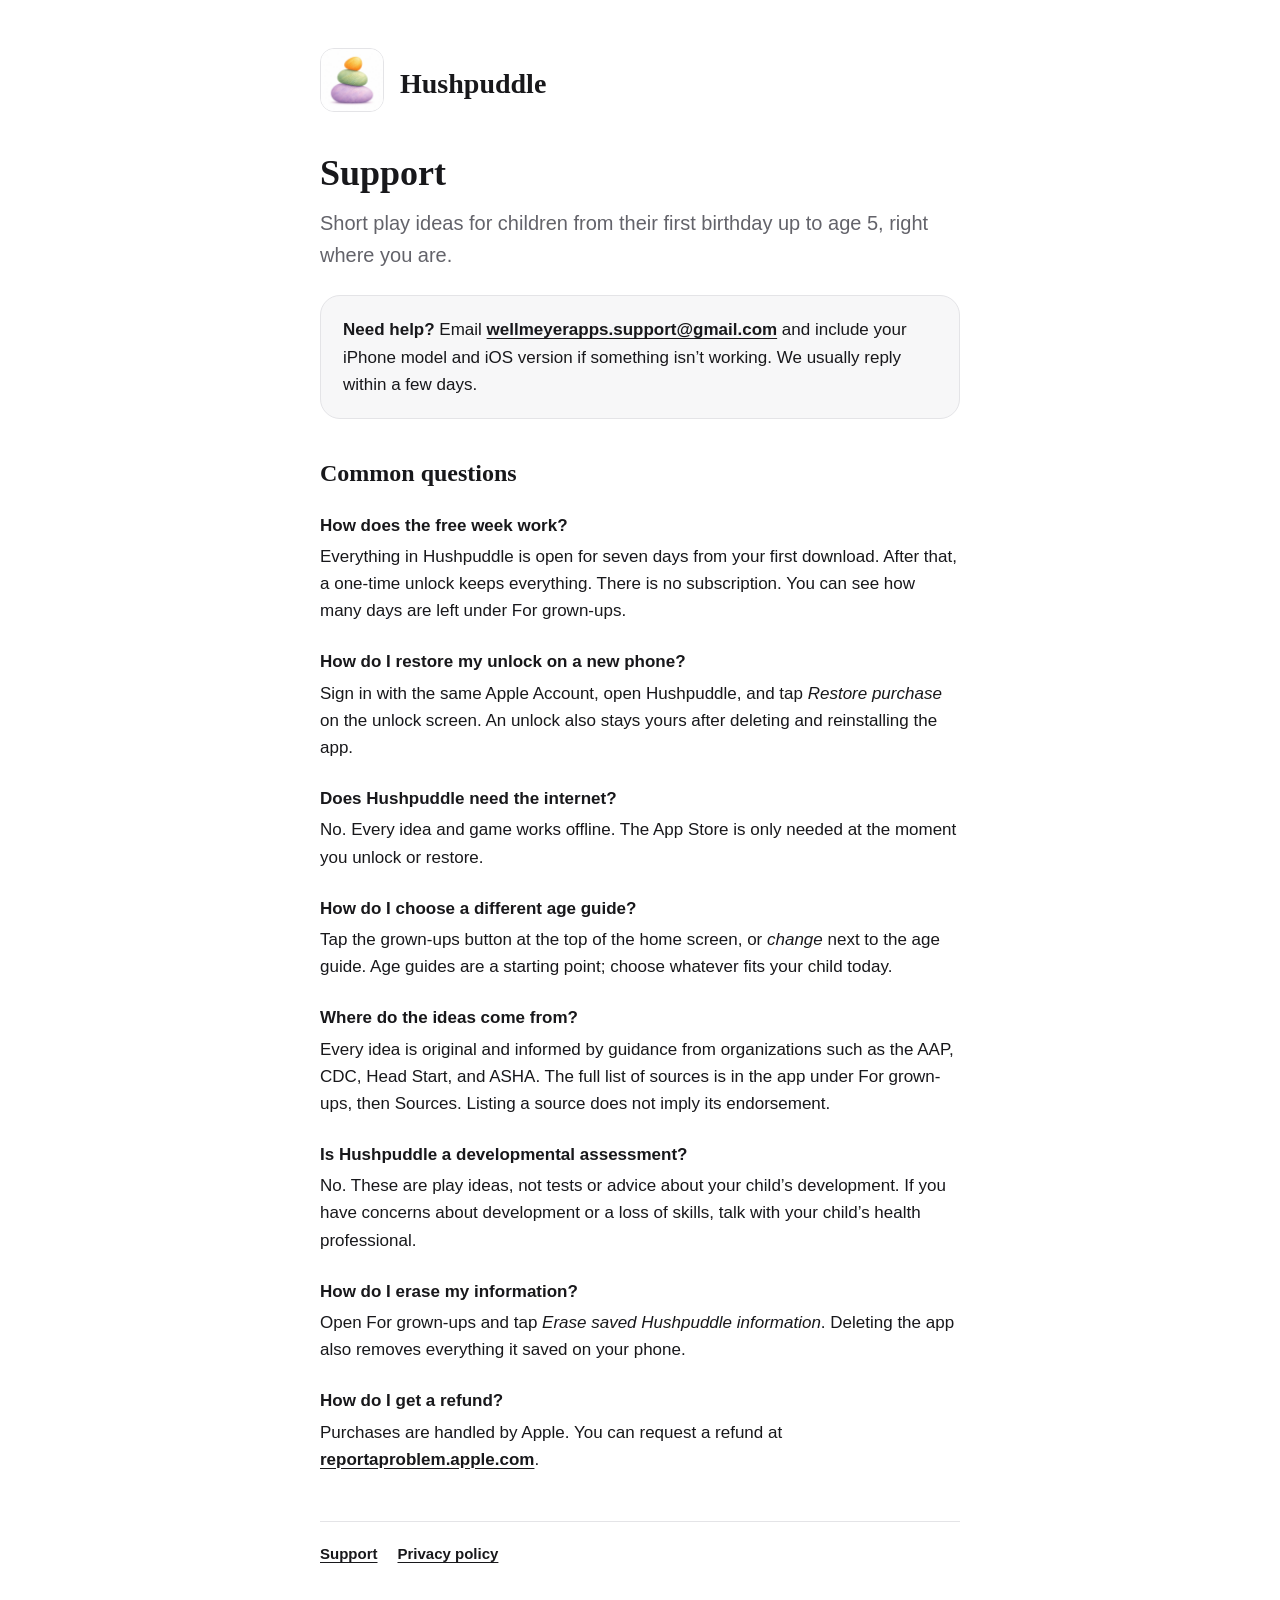
==== index.html @ 00f2f8f5 "Support page and privacy policy" ====
<!doctype html>
<html lang="en">
<head>
  <meta charset="utf-8">
  <meta name="viewport" content="width=device-width, initial-scale=1">
  <title>Hushpuddle Support</title>
  <meta name="description" content="Help with Hushpuddle, short play ideas for children from their first birthday up to age 5.">
  <link rel="icon" href="favicon.png">
  <link rel="apple-touch-icon" href="icon.png">
  <link rel="stylesheet" href="style.css">
</head>
<body>
<main>
  <header>
    <a href="./"><img src="icon.png" alt=""></a>
    <a class="wordmark" href="./">Hushpuddle</a>
  </header>

  <h1>Support</h1>
  <p class="lead">Short play ideas for children from their first birthday up to age 5, right where you are.</p>

  <div class="card">
    <p><strong>Need help?</strong> Email <a href="mailto:wellmeyerapps.support@gmail.com">wellmeyerapps.support@gmail.com</a> and include your iPhone model and iOS version if something isn’t working. We usually reply within a few days.</p>
  </div>

  <h2>Common questions</h2>

  <h3>How does the free week work?</h3>
  <p>Everything in Hushpuddle is open for seven days from your first download. After that, a one-time unlock keeps everything. There is no subscription. You can see how many days are left under For grown-ups.</p>

  <h3>How do I restore my unlock on a new phone?</h3>
  <p>Sign in with the same Apple Account, open Hushpuddle, and tap <em>Restore purchase</em> on the unlock screen. An unlock also stays yours after deleting and reinstalling the app.</p>

  <h3>Does Hushpuddle need the internet?</h3>
  <p>No. Every idea and game works offline. The App Store is only needed at the moment you unlock or restore.</p>

  <h3>How do I choose a different age guide?</h3>
  <p>Tap the grown-ups button at the top of the home screen, or <em>change</em> next to the age guide. Age guides are a starting point; choose whatever fits your child today.</p>

  <h3>Where do the ideas come from?</h3>
  <p>Every idea is original and informed by guidance from organizations such as the AAP, CDC, Head Start, and ASHA. The full list of sources is in the app under For grown-ups, then Sources. Listing a source does not imply its endorsement.</p>

  <h3>Is Hushpuddle a developmental assessment?</h3>
  <p>No. These are play ideas, not tests or advice about your child’s development. If you have concerns about development or a loss of skills, talk with your child’s health professional.</p>

  <h3>How do I erase my information?</h3>
  <p>Open For grown-ups and tap <em>Erase saved Hushpuddle information</em>. Deleting the app also removes everything it saved on your phone.</p>

  <h3>How do I get a refund?</h3>
  <p>Purchases are handled by Apple. You can request a refund at <a href="https://reportaproblem.apple.com">reportaproblem.apple.com</a>.</p>

  <nav>
    <a href="./">Support</a>
    <a href="privacy.html">Privacy policy</a>
  </nav>
</main>
</body>
</html>
---- style.css ----
:root {
  --background: #ffffff;
  --surface: #f7f7f8;
  --ink: #18181b;
  --secondary: #63636a;
  --border: #e4e4e7;
  --link: #18181b;
}

@media (prefers-color-scheme: dark) {
  :root {
    --background: #111113;
    --surface: #1c1c1f;
    --ink: #f2f2f3;
    --secondary: #a3a3aa;
    --border: #2e2e33;
    --link: #f2f2f3;
  }
}

* {
  box-sizing: border-box;
}

body {
  margin: 0;
  background: var(--background);
  color: var(--ink);
  font: 17px/1.6 -apple-system, BlinkMacSystemFont, "Segoe UI", Helvetica, Arial, sans-serif;
}

main {
  max-width: 680px;
  margin: 0 auto;
  padding: 48px 20px 64px;
}

header {
  display: flex;
  align-items: center;
  gap: 16px;
  margin-bottom: 32px;
}

header img {
  width: 64px;
  height: 64px;
  border-radius: 14px;
  border: 1px solid var(--border);
}

header a {
  text-decoration: none;
}

h1,
h2,
.wordmark {
  font-family: "New York", ui-serif, Georgia, "Times New Roman", serif;
  font-weight: 600;
  line-height: 1.2;
}

.wordmark {
  font-size: 28px;
  color: var(--ink);
}

h1 {
  font-size: 36px;
  margin: 0 0 12px;
}

h2 {
  font-size: 24px;
  margin: 40px 0 8px;
}

h3 {
  font-size: 17px;
  margin: 24px 0 4px;
}

p,
ul {
  margin: 0 0 12px;
}

.lead {
  font-size: 20px;
  color: var(--secondary);
}

.muted {
  color: var(--secondary);
}

.card {
  background: var(--surface);
  border: 1px solid var(--border);
  border-radius: 20px;
  padding: 20px 22px;
  margin: 24px 0;
}

.card p:last-child {
  margin-bottom: 0;
}

a {
  color: var(--link);
  font-weight: 600;
  text-underline-offset: 3px;
}

nav {
  display: flex;
  flex-wrap: wrap;
  gap: 20px;
  margin-top: 48px;
  padding-top: 20px;
  border-top: 1px solid var(--border);
  font-size: 15px;
}
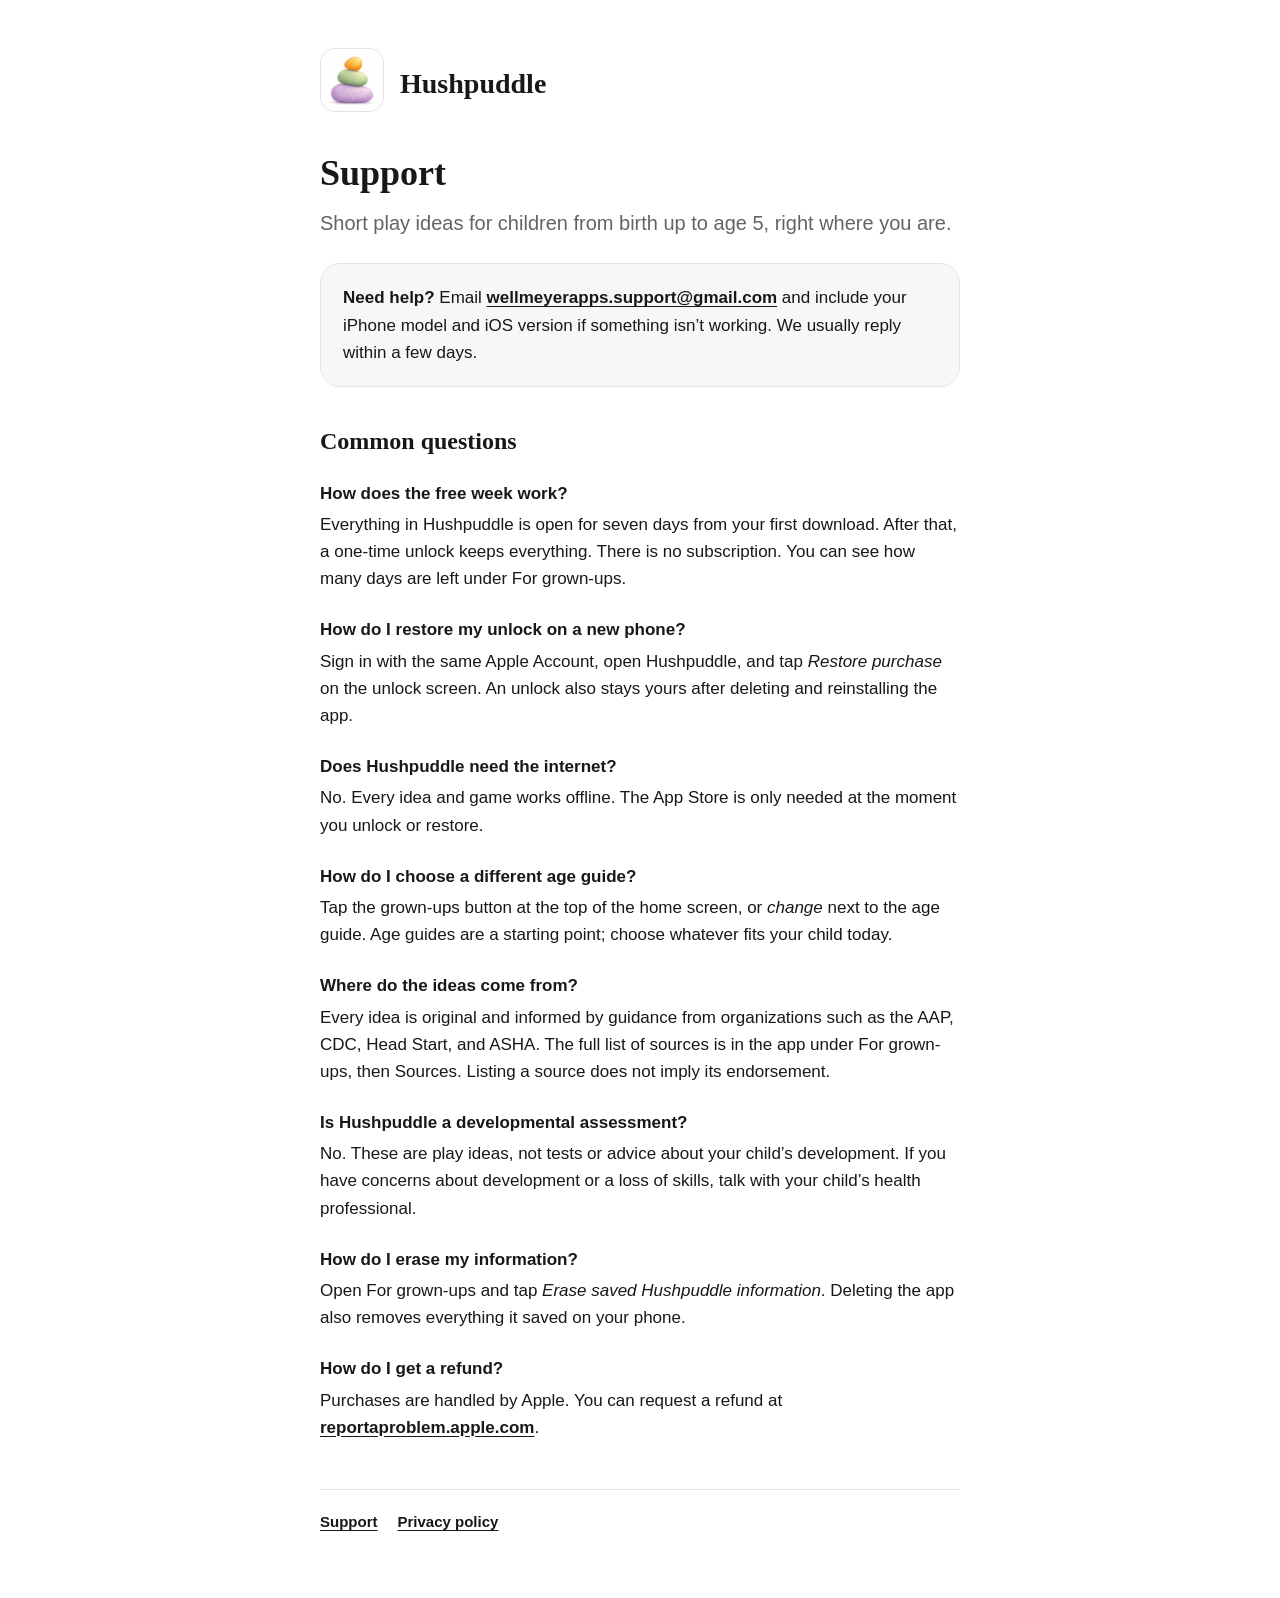
==== commit d7538d08: "Hushpuddle now starts from birth" ====
--- a/index.html
+++ b/index.html
@@ -4,7 +4,7 @@
   <meta charset="utf-8">
   <meta name="viewport" content="width=device-width, initial-scale=1">
   <title>Hushpuddle Support</title>
-  <meta name="description" content="Help with Hushpuddle, short play ideas for children from their first birthday up to age 5.">
+  <meta name="description" content="Help with Hushpuddle, short play ideas for children from birth up to age 5.">
   <link rel="icon" href="favicon.png">
   <link rel="apple-touch-icon" href="icon.png">
   <link rel="stylesheet" href="style.css">
@@ -17,7 +17,7 @@
   </header>
 
   <h1>Support</h1>
-  <p class="lead">Short play ideas for children from their first birthday up to age 5, right where you are.</p>
+  <p class="lead">Short play ideas for children from birth up to age 5, right where you are.</p>
 
   <div class="card">
     <p><strong>Need help?</strong> Email <a href="mailto:wellmeyerapps.support@gmail.com">wellmeyerapps.support@gmail.com</a> and include your iPhone model and iOS version if something isn’t working. We usually reply within a few days.</p>
